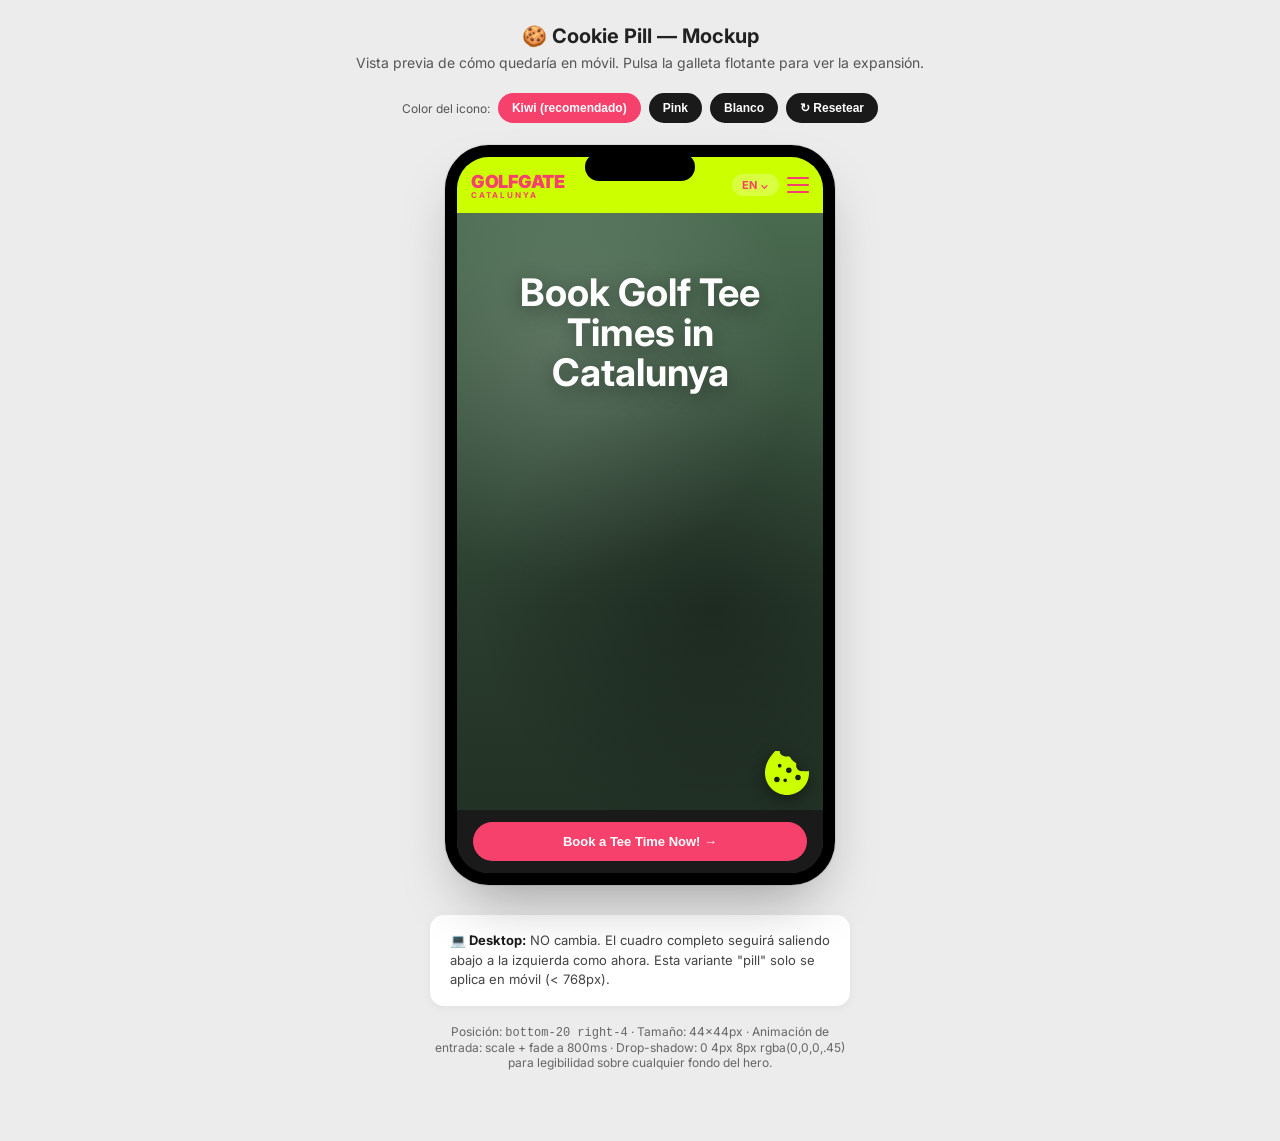
==== frontend/public/cookie-pill-mockup.html @ e51baede "auto-commit for d3062360-0f66-4cb1-9f1f-dde65b098a80" ====
<!doctype html>
<html lang="es">
  <head>
    <meta charset="utf-8" />
    <meta name="viewport" content="width=device-width, initial-scale=1, maximum-scale=1" />
    <title>Cookie Pill Mockup — GOLFGATE Catalunya</title>
    <link href="https://fonts.googleapis.com/css2?family=Inter:wght@400;600;700;900&display=swap" rel="stylesheet" />
    <style>
      :root {
        --kiwi: #CCFF00;
        --pink: #f6416c;
        --dark: #1a1a1a;
      }
      * { box-sizing: border-box; -webkit-font-smoothing: antialiased; }
      html, body { margin: 0; padding: 0; font-family: 'Inter', system-ui, sans-serif; background: #ECECEC; color: #222; }
      body { display: flex; flex-direction: column; align-items: center; min-height: 100vh; padding: 24px 12px 60px; }

      h1 { font-size: 20px; margin: 0 0 6px; }
      .lead { color: #555; font-size: 14px; margin: 0 0 22px; text-align: center; }
      .controls { display: flex; gap: 8px; flex-wrap: wrap; justify-content: center; margin-bottom: 22px; }
      .ctrl-btn { background: #1a1a1a; color: #fff; border: none; padding: 8px 14px; border-radius: 999px; font-size: 12px; font-weight: 600; cursor: pointer; transition: opacity .2s; }
      .ctrl-btn:hover { opacity: .85; }
      .ctrl-btn.active { background: var(--pink); }

      /* Phone frame */
      .phone {
        width: 390px;
        max-width: 100%;
        height: 740px;
        background: #000;
        border-radius: 44px;
        padding: 12px;
        box-shadow: 0 30px 60px -20px rgba(0,0,0,.35), 0 0 0 1px rgba(0,0,0,.08);
        position: relative;
      }
      .screen {
        width: 100%; height: 100%;
        border-radius: 32px;
        overflow: hidden;
        position: relative;
        background: #2c3a32;
      }
      .notch {
        position: absolute; top: 8px; left: 50%; transform: translateX(-50%);
        width: 110px; height: 28px; background: #000; border-radius: 999px; z-index: 50;
      }

      /* Fake navbar */
      .navbar {
        position: absolute; top: 0; left: 0; right: 0; height: 56px;
        background: var(--kiwi); display: flex; align-items: center; justify-content: space-between;
        padding: 0 14px; z-index: 30;
      }
      .logo { font-family: 'Inter', sans-serif; font-weight: 900; font-size: 18px; color: var(--pink); letter-spacing: -0.5px; }
      .logo small { display: block; font-size: 8px; font-weight: 700; letter-spacing: 2px; margin-top: -2px; }
      .lang { background: rgba(255,255,255,.25); border-radius: 999px; padding: 4px 10px; font-size: 11px; color: var(--pink); font-weight: 700; }
      .burger { width: 22px; height: 16px; display: flex; flex-direction: column; justify-content: space-between; }
      .burger span { display: block; height: 2px; background: var(--pink); border-radius: 2px; }

      /* Fake hero */
      .hero {
        position: absolute; top: 56px; left: 0; right: 0; bottom: 0;
        background: linear-gradient(180deg, #4a6b50 0%, #2a3d2e 60%, #1f2e22 100%);
        display: flex; align-items: flex-start; justify-content: center; padding: 60px 16px 0;
      }
      .hero::before {
        content: ''; position: absolute; inset: 0;
        background:
          radial-gradient(circle at 30% 20%, rgba(255,255,255,.15) 0%, transparent 40%),
          radial-gradient(circle at 70% 60%, rgba(0,0,0,.3) 0%, transparent 50%);
      }
      .hero-title { font-family: 'Inter', serif; font-weight: 700; color: white; font-size: 38px; line-height: 1.05; text-align: center; max-width: 280px; position: relative; z-index: 1; text-shadow: 0 4px 20px rgba(0,0,0,.4); }

      /* Sticky CTA */
      .sticky-cta {
        position: absolute; bottom: 0; left: 0; right: 0;
        background: rgba(26,26,26,.95); backdrop-filter: blur(12px);
        padding: 12px 16px; z-index: 40;
      }
      .sticky-btn {
        width: 100%; padding: 12px; border-radius: 999px;
        background: var(--pink); color: white; font-weight: 700; font-size: 13px;
        border: none; display: flex; align-items: center; justify-content: center; gap: 6px;
      }

      /* ========================
         COOKIE PILL (the magic)
         ======================== */
      .cookie-pill {
        position: absolute;
        bottom: 78px; right: 14px;
        z-index: 45;
        width: 44px; height: 44px;
        display: flex; align-items: center; justify-content: center;
        background: transparent; border: none; padding: 0; cursor: pointer;
        animation: pill-in .5s cubic-bezier(.34,1.56,.64,1) .8s both;
        filter: drop-shadow(0 4px 8px rgba(0,0,0,.45));
        transition: transform .15s ease;
      }
      .cookie-pill:hover { transform: scale(1.08); }
      .cookie-pill:active { transform: scale(.93); }
      .cookie-pill.kiwi svg { color: var(--kiwi); }
      .cookie-pill.pink svg { color: var(--pink); }
      .cookie-pill.white svg { color: #fff; }
      @keyframes pill-in {
        from { opacity: 0; transform: scale(.5) translateY(8px); }
        to { opacity: 1; transform: scale(1) translateY(0); }
      }

      /* Expanded cookie modal */
      .cookie-modal-overlay {
        position: absolute; inset: 0;
        background: rgba(0,0,0,.45);
        backdrop-filter: blur(2px);
        z-index: 60;
        display: flex; align-items: center; justify-content: center;
        opacity: 0; pointer-events: none;
        transition: opacity .25s ease;
        padding: 0 18px;
      }
      .cookie-modal-overlay.show { opacity: 1; pointer-events: auto; }

      .cookie-box {
        width: 260px; max-width: 100%;
        background: rgba(0,0,0,.5); backdrop-filter: blur(12px);
        border-radius: 18px; border: 1px solid rgba(255,255,255,.15);
        padding: 22px 20px; text-align: center; color: white;
        box-shadow: 0 25px 50px -12px rgba(0,0,0,.45);
        position: relative;
        transform: scale(.96); transition: transform .25s ease;
      }
      .cookie-modal-overlay.show .cookie-box { transform: scale(1); }
      .cookie-box-icon { width: 32px; height: 32px; margin: 0 auto 12px; color: #fff; }
      .cookie-box p { font-size: 13px; color: rgba(255,255,255,.9); line-height: 1.45; margin: 0 0 6px; }
      .cookie-box a { font-size: 11px; color: rgba(255,255,255,.55); text-decoration: underline; }
      .cookie-box .accept {
        width: 100%; margin-top: 16px; padding: 10px;
        border: 1px solid rgba(255,255,255,.4); background: transparent; color: white;
        font-weight: 600; font-size: 13px; border-radius: 10px; cursor: pointer;
      }
      .cookie-box .accept:hover { background: rgba(255,255,255,.12); }
      .cookie-box .prefs {
        width: 100%; margin-top: 6px; padding: 6px;
        background: transparent; border: none; color: rgba(255,255,255,.55);
        font-size: 12px; cursor: pointer;
      }
      .cookie-close {
        position: absolute; top: 8px; right: 10px;
        background: none; border: none; color: rgba(255,255,255,.6);
        font-size: 20px; cursor: pointer; line-height: 1; padding: 4px;
      }

      .footnote { color: #666; font-size: 12px; margin-top: 18px; text-align: center; max-width: 420px; }

      /* Desktop preview (siempre cuadro completo, no cambia) */
      .desktop-note {
        margin-top: 30px; padding: 16px 20px; background: white; border-radius: 14px;
        max-width: 420px; font-size: 13px; color: #444; line-height: 1.5;
        box-shadow: 0 2px 10px rgba(0,0,0,.05);
      }
      .desktop-note strong { color: #1a1a1a; }
    </style>
  </head>
  <body>
    <h1>🍪 Cookie Pill — Mockup</h1>
    <p class="lead">Vista previa de cómo quedaría en móvil. Pulsa la galleta flotante para ver la expansión.</p>

    <div class="controls">
      <span style="font-size:12px;color:#555;align-self:center;">Color del icono:</span>
      <button class="ctrl-btn active" data-color="kiwi">Kiwi (recomendado)</button>
      <button class="ctrl-btn" data-color="pink">Pink</button>
      <button class="ctrl-btn" data-color="white">Blanco</button>
      <button class="ctrl-btn" data-action="reset">↻ Resetear</button>
    </div>

    <div class="phone">
      <div class="notch"></div>
      <div class="screen">
        <div class="navbar">
          <div class="logo">GOLFGATE<small>CATALUNYA</small></div>
          <div style="display:flex;gap:8px;align-items:center;">
            <span class="lang">EN ⌄</span>
            <div class="burger"><span></span><span></span><span></span></div>
          </div>
        </div>
        <div class="hero">
          <div class="hero-title">Book Golf Tee Times in Catalunya</div>
        </div>

        <!-- THE COOKIE PILL -->
        <button class="cookie-pill kiwi" id="pill" aria-label="Cookie consent">
          <svg xmlns="http://www.w3.org/2000/svg" width="44" height="44" viewBox="0 0 24 24" fill="currentColor">
            <path d="M21.598 11.064a1.006 1.006 0 0 0-.854-.172A2.938 2.938 0 0 1 20 11c-1.654 0-3-1.346-3.003-2.937.01-.434.06-.668.06-.668a.984.984 0 0 0-.057-.589 1.014 1.014 0 0 0-.581-.587 4.992 4.992 0 0 1-2.624-2.624.987.987 0 0 0-.583-.586 1.043 1.043 0 0 0-.583-.06 3.83 3.83 0 0 1-.66.061C9.341 3.01 8 1.665 8 0a.999.999 0 0 0-1.685-.726C2.561 2.751 0 7.18 0 12c0 6.617 5.383 12 12 12s12-5.383 12-12c0-.247-.013-.493-.026-.738-.018-.343-.224-.652-.376-.198z M6.5 17a1.5 1.5 0 1 1 0-3 1.5 1.5 0 0 1 0 3zM8 9a1 1 0 1 1 0-2 1 1 0 0 1 0 2zm3 8a1 1 0 1 1 0-2 1 1 0 0 1 0 2zm2-5a1.5 1.5 0 1 1 0-3 1.5 1.5 0 0 1 0 3zm5 4a1.5 1.5 0 1 1 0-3 1.5 1.5 0 0 1 0 3z"/>
          </svg>
        </button>

        <div class="sticky-cta">
          <button class="sticky-btn">Book a Tee Time Now! →</button>
        </div>

        <!-- Expanded modal -->
        <div class="cookie-modal-overlay" id="modal">
          <div class="cookie-box">
            <button class="cookie-close" id="close">×</button>
            <svg class="cookie-box-icon" xmlns="http://www.w3.org/2000/svg" viewBox="0 0 24 24" fill="none" stroke="currentColor" stroke-width="1.5" stroke-linecap="round" stroke-linejoin="round">
              <path d="M12 2a10 10 0 1 0 10 10 4 4 0 0 1-5-5 4 4 0 0 1-5-5"/>
              <path d="M8.5 8.5v.01"/><path d="M16 15.5v.01"/><path d="M12 12v.01"/><path d="M11 17v.01"/><path d="M7 14v.01"/>
            </svg>
            <p>This website uses cookies to ensure you get the best experience.</p>
            <a href="#">Learn more</a>
            <button class="accept" id="acceptBtn">Accept</button>
            <button class="prefs">Preferences</button>
          </div>
        </div>
      </div>
    </div>

    <div class="desktop-note">
      <strong>💻 Desktop:</strong> NO cambia. El cuadro completo seguirá saliendo abajo a la izquierda como ahora. Esta variante "pill" solo se aplica en móvil (&lt; 768px).
    </div>

    <p class="footnote">
      Posición: <code>bottom-20 right-4</code> · Tamaño: 44×44px · Animación de entrada: scale + fade a 800ms · Drop-shadow: 0 4px 8px rgba(0,0,0,.45) para legibilidad sobre cualquier fondo del hero.
    </p>

    <script>
      const pill = document.getElementById('pill');
      const modal = document.getElementById('modal');
      const closeBtn = document.getElementById('close');
      const acceptBtn = document.getElementById('acceptBtn');

      pill.addEventListener('click', () => {
        modal.classList.add('show');
      });
      closeBtn.addEventListener('click', () => modal.classList.remove('show'));
      modal.addEventListener('click', (e) => {
        if (e.target === modal) modal.classList.remove('show');
      });
      acceptBtn.addEventListener('click', () => {
        modal.classList.remove('show');
        pill.style.display = 'none';
      });

      // Color switcher
      document.querySelectorAll('.ctrl-btn[data-color]').forEach(btn => {
        btn.addEventListener('click', () => {
          document.querySelectorAll('.ctrl-btn[data-color]').forEach(b => b.classList.remove('active'));
          btn.classList.add('active');
          pill.className = 'cookie-pill ' + btn.dataset.color;
        });
      });
      document.querySelector('.ctrl-btn[data-action="reset"]').addEventListener('click', () => {
        pill.style.display = 'flex';
        modal.classList.remove('show');
      });
    </script>
  </body>
</html>
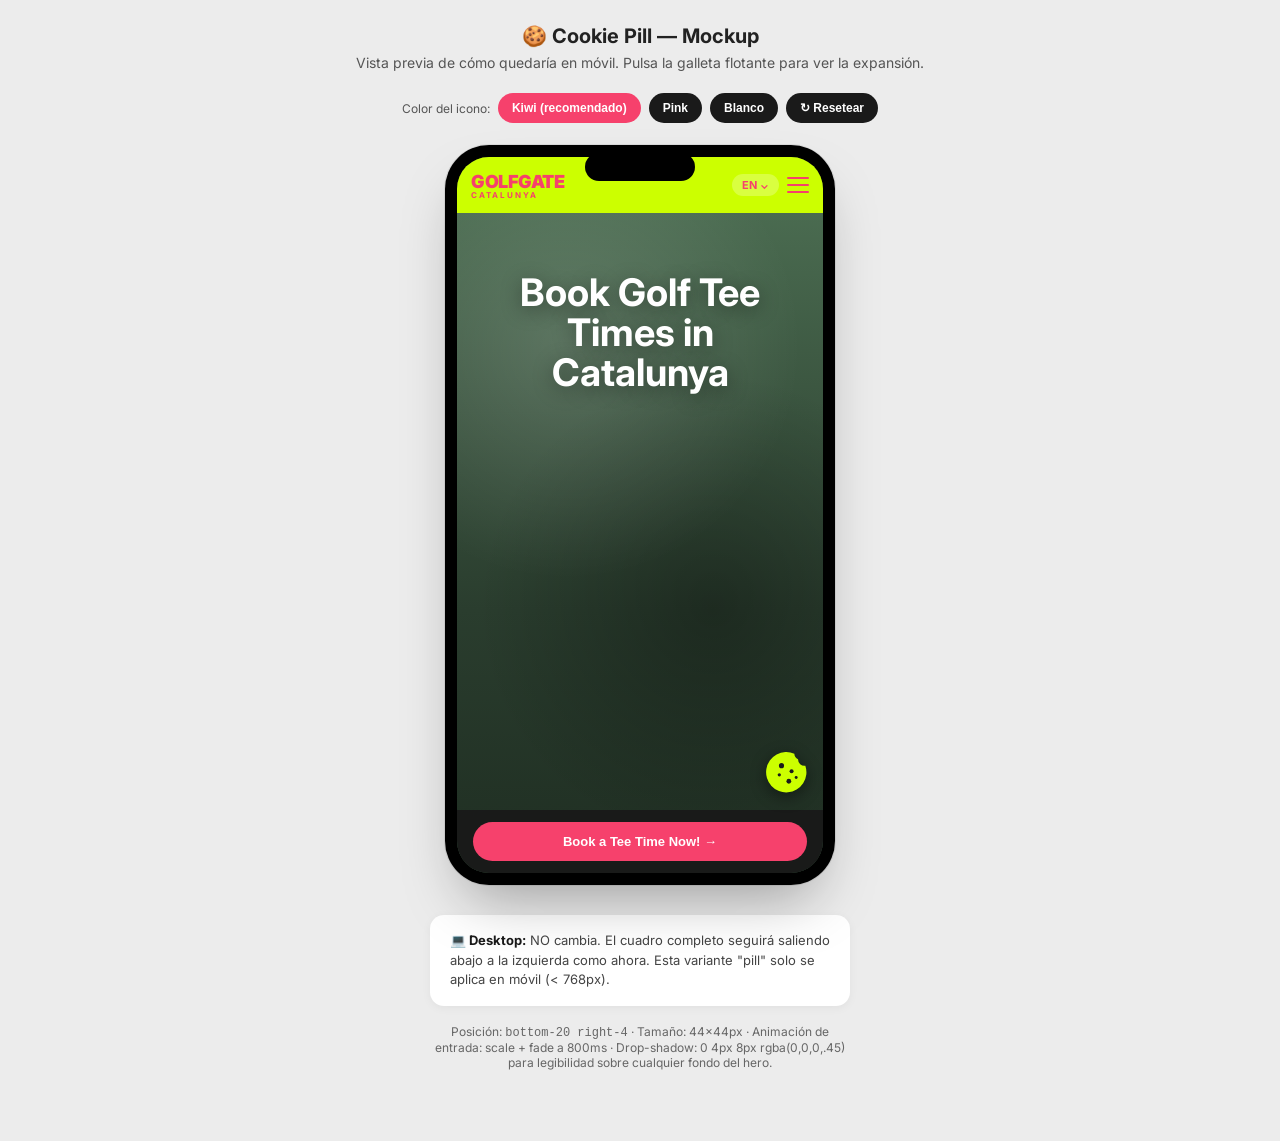
==== commit f7c2a97e: "auto-commit for 8ab4a6cc-8d4d-4fe3-b209-00ff54c9797a" ====
--- a/frontend/public/cookie-pill-mockup.html
+++ b/frontend/public/cookie-pill-mockup.html
@@ -189,8 +189,15 @@
 
         <!-- THE COOKIE PILL -->
         <button class="cookie-pill kiwi" id="pill" aria-label="Cookie consent">
-          <svg xmlns="http://www.w3.org/2000/svg" width="44" height="44" viewBox="0 0 24 24" fill="currentColor">
-            <path d="M21.598 11.064a1.006 1.006 0 0 0-.854-.172A2.938 2.938 0 0 1 20 11c-1.654 0-3-1.346-3.003-2.937.01-.434.06-.668.06-.668a.984.984 0 0 0-.057-.589 1.014 1.014 0 0 0-.581-.587 4.992 4.992 0 0 1-2.624-2.624.987.987 0 0 0-.583-.586 1.043 1.043 0 0 0-.583-.06 3.83 3.83 0 0 1-.66.061C9.341 3.01 8 1.665 8 0a.999.999 0 0 0-1.685-.726C2.561 2.751 0 7.18 0 12c0 6.617 5.383 12 12 12s12-5.383 12-12c0-.247-.013-.493-.026-.738-.018-.343-.224-.652-.376-.198z M6.5 17a1.5 1.5 0 1 1 0-3 1.5 1.5 0 0 1 0 3zM8 9a1 1 0 1 1 0-2 1 1 0 0 1 0 2zm3 8a1 1 0 1 1 0-2 1 1 0 0 1 0 2zm2-5a1.5 1.5 0 1 1 0-3 1.5 1.5 0 0 1 0 3zm5 4a1.5 1.5 0 1 1 0-3 1.5 1.5 0 0 1 0 3z"/>
+          <svg xmlns="http://www.w3.org/2000/svg" width="44" height="44" viewBox="0 0 24 24" fill="none">
+            <!-- Galleta con mordida (esquina superior derecha) -->
+            <path d="M18 4.5 A 3.5 3.5 0 0 0 22 8 A 11 11 0 1 1 16 1.5 A 3.5 3.5 0 0 0 18 4.5 Z" fill="currentColor"/>
+            <!-- Chips de chocolate (negros sobre la galleta) -->
+            <circle cx="9" cy="8" r="1.4" fill="#1a1a1a"/>
+            <circle cx="14.5" cy="11" r="1.1" fill="#1a1a1a"/>
+            <circle cx="7.8" cy="13" r="0.9" fill="#1a1a1a"/>
+            <circle cx="13" cy="16.5" r="1.3" fill="#1a1a1a"/>
+            <circle cx="17" cy="14.5" r="0.8" fill="#1a1a1a"/>
           </svg>
         </button>
 
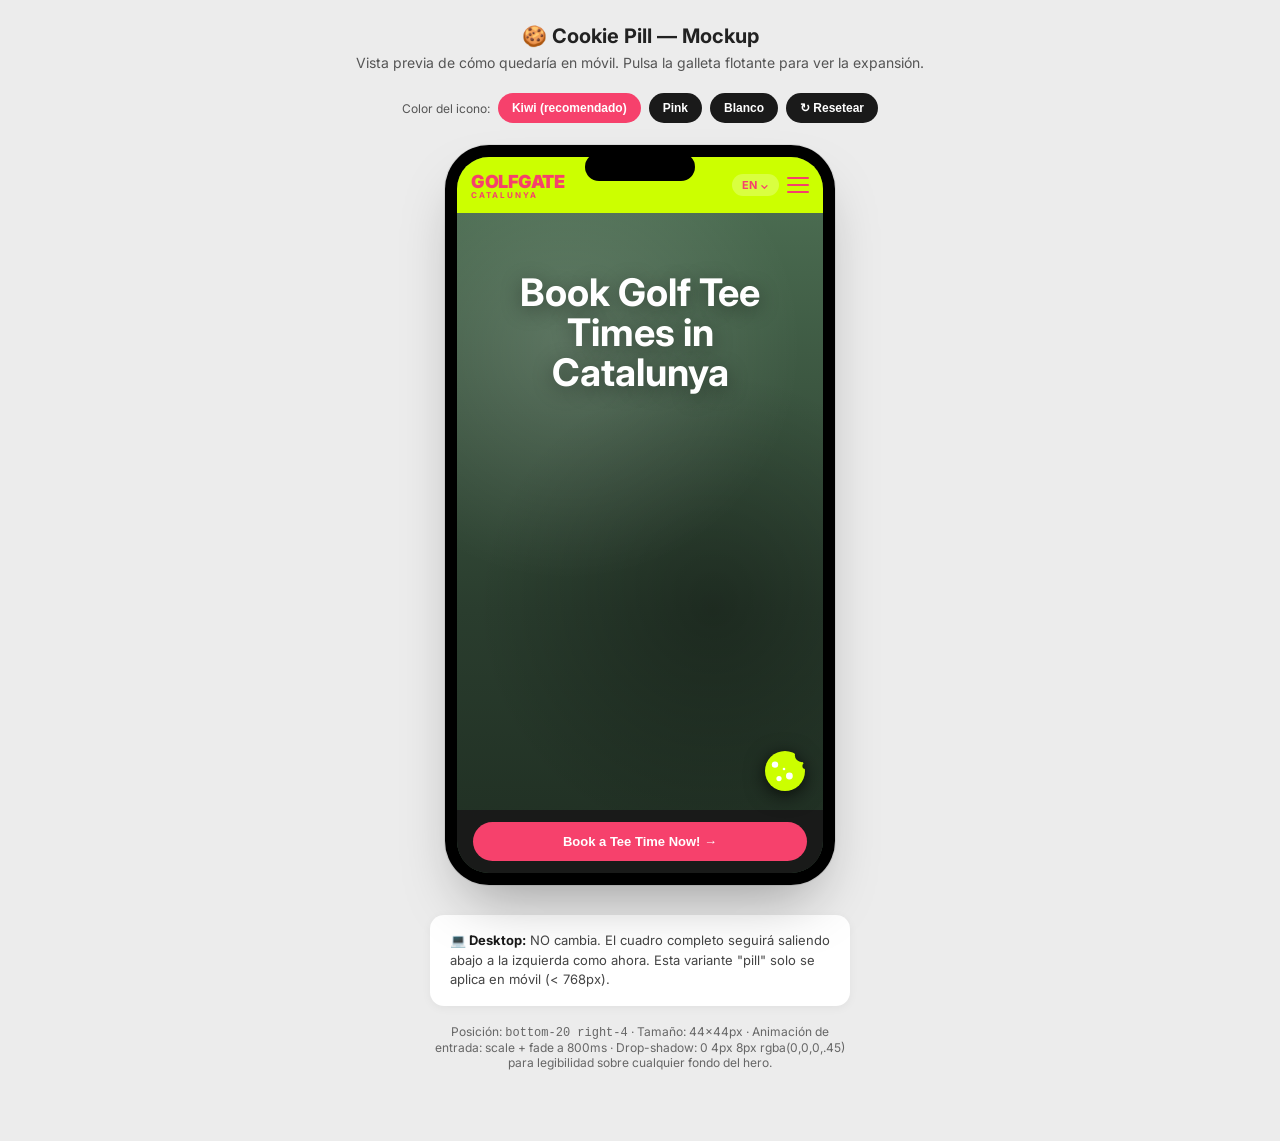
==== commit 7095d85b: "auto-commit for 8f6a5c26-a850-4744-a761-e137e9cded14" ====
--- a/frontend/public/cookie-pill-mockup.html
+++ b/frontend/public/cookie-pill-mockup.html
@@ -90,11 +90,11 @@
         position: absolute;
         bottom: 78px; right: 14px;
         z-index: 45;
-        width: 44px; height: 44px;
+        width: 48px; height: 48px;
         display: flex; align-items: center; justify-content: center;
         background: transparent; border: none; padding: 0; cursor: pointer;
         animation: pill-in .5s cubic-bezier(.34,1.56,.64,1) .8s both;
-        filter: drop-shadow(0 4px 8px rgba(0,0,0,.45));
+        filter: drop-shadow(0 4px 10px rgba(0,0,0,.5)) drop-shadow(0 2px 4px rgba(0,0,0,.3));
         transition: transform .15s ease;
       }
       .cookie-pill:hover { transform: scale(1.08); }
@@ -189,15 +189,25 @@
 
         <!-- THE COOKIE PILL -->
         <button class="cookie-pill kiwi" id="pill" aria-label="Cookie consent">
-          <svg xmlns="http://www.w3.org/2000/svg" width="44" height="44" viewBox="0 0 24 24" fill="none">
-            <!-- Galleta con mordida (esquina superior derecha) -->
-            <path d="M18 4.5 A 3.5 3.5 0 0 0 22 8 A 11 11 0 1 1 16 1.5 A 3.5 3.5 0 0 0 18 4.5 Z" fill="currentColor"/>
-            <!-- Chips de chocolate (negros sobre la galleta) -->
-            <circle cx="9" cy="8" r="1.4" fill="#1a1a1a"/>
-            <circle cx="14.5" cy="11" r="1.1" fill="#1a1a1a"/>
-            <circle cx="7.8" cy="13" r="0.9" fill="#1a1a1a"/>
-            <circle cx="13" cy="16.5" r="1.3" fill="#1a1a1a"/>
-            <circle cx="17" cy="14.5" r="0.8" fill="#1a1a1a"/>
+          <svg xmlns="http://www.w3.org/2000/svg" width="48" height="48" viewBox="0 0 24 24" fill="none">
+            <defs>
+              <mask id="cookieBite">
+                <rect width="24" height="24" fill="white"/>
+                <!-- Mordida principal en esquina superior derecha -->
+                <circle cx="20.5" cy="4" r="3.6" fill="black"/>
+                <!-- Diente / mordisquito superior -->
+                <circle cx="17.8" cy="2.2" r="1.3" fill="black"/>
+                <!-- Mordisco secundario lateral -->
+                <circle cx="22.2" cy="9.5" r="1.5" fill="black"/>
+              </mask>
+            </defs>
+            <!-- Cuerpo de la galleta con la mordida aplicada -->
+            <circle cx="12" cy="12" r="10" fill="currentColor" mask="url(#cookieBite)"/>
+            <!-- Chips blancos como tu imagen -->
+            <circle cx="7" cy="8.8" r="1.6" fill="white"/>
+            <circle cx="14.2" cy="14.5" r="1.7" fill="white"/>
+            <circle cx="9" cy="15.8" r="1.3" fill="white"/>
+            <circle cx="11.5" cy="11" r="0.65" fill="white"/>
           </svg>
         </button>
 
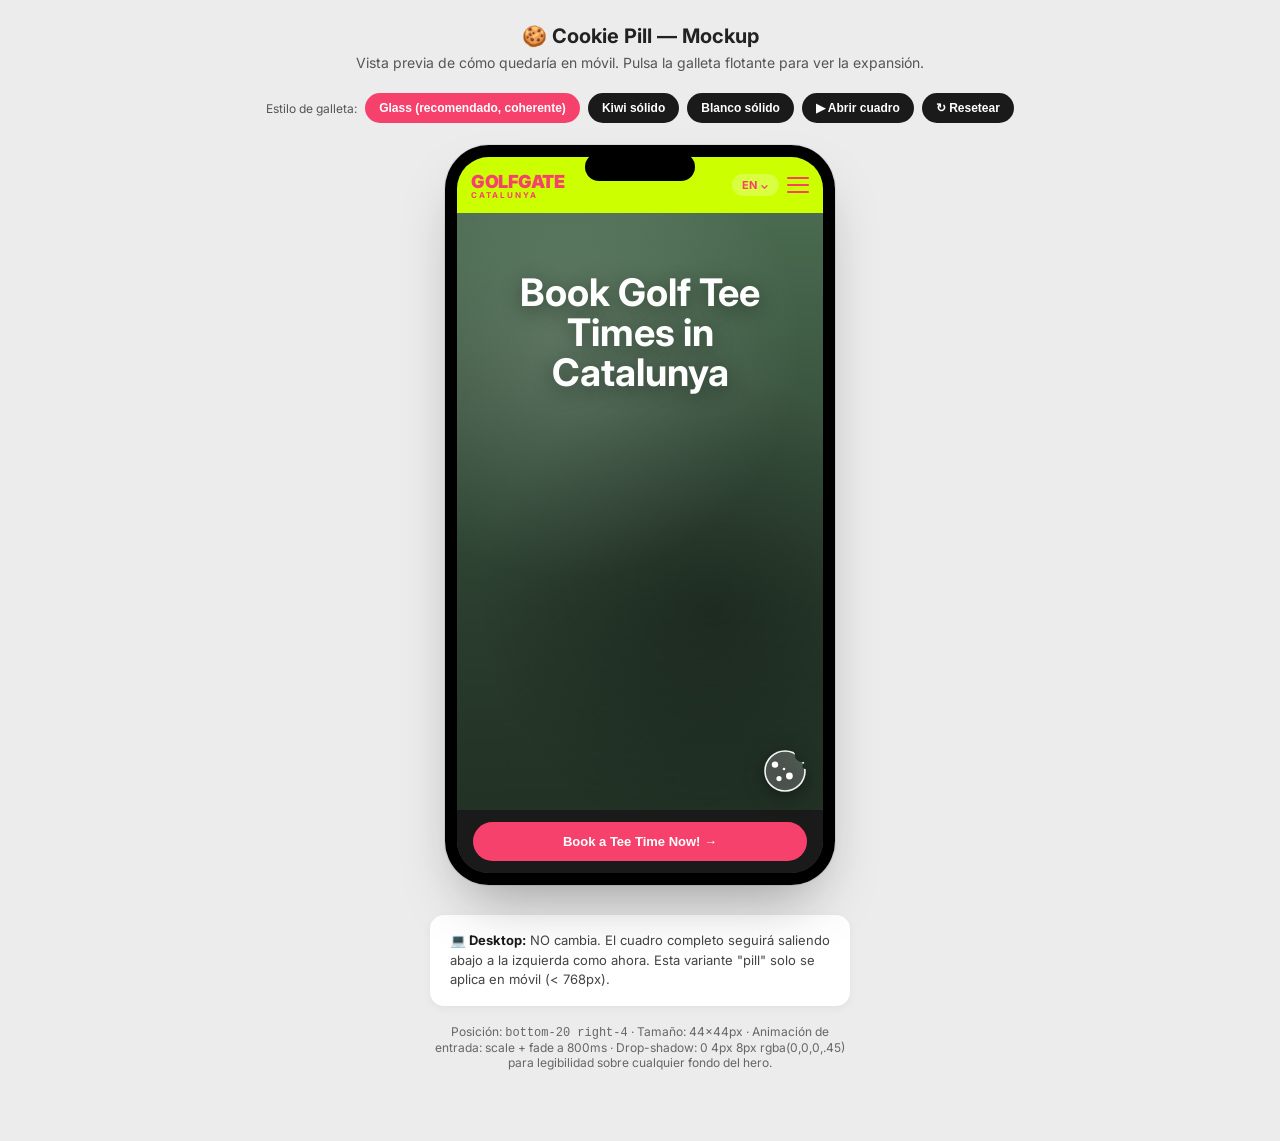
==== commit 26f5d9ec: "auto-commit for 225a07fc-b56c-4fc0-ad72-582c61105202" ====
--- a/frontend/public/cookie-pill-mockup.html
+++ b/frontend/public/cookie-pill-mockup.html
@@ -94,14 +94,20 @@
         display: flex; align-items: center; justify-content: center;
         background: transparent; border: none; padding: 0; cursor: pointer;
         animation: pill-in .5s cubic-bezier(.34,1.56,.64,1) .8s both;
-        filter: drop-shadow(0 4px 10px rgba(0,0,0,.5)) drop-shadow(0 2px 4px rgba(0,0,0,.3));
+        filter: drop-shadow(0 4px 10px rgba(0,0,0,.55)) drop-shadow(0 2px 4px rgba(0,0,0,.4));
         transition: transform .15s ease;
       }
       .cookie-pill:hover { transform: scale(1.08); }
       .cookie-pill:active { transform: scale(.93); }
-      .cookie-pill.kiwi svg { color: var(--kiwi); }
-      .cookie-pill.pink svg { color: var(--pink); }
-      .cookie-pill.white svg { color: #fff; }
+      /* Glass style (recommended) - matches the expanded modal */
+      .cookie-pill.glass svg .cookie-body { fill: rgba(255,255,255,0.22); stroke: rgba(255,255,255,0.95); stroke-width: 0.8; }
+      .cookie-pill.glass svg .chip { fill: white; }
+      /* Solid kiwi style (alternative) */
+      .cookie-pill.kiwi svg .cookie-body { fill: #CCFF00; stroke: none; }
+      .cookie-pill.kiwi svg .chip { fill: #1a1a1a; }
+      /* White solid style (alternative) */
+      .cookie-pill.white svg .cookie-body { fill: white; stroke: none; }
+      .cookie-pill.white svg .chip { fill: #1a1a1a; }
       @keyframes pill-in {
         from { opacity: 0; transform: scale(.5) translateY(8px); }
         to { opacity: 1; transform: scale(1) translateY(0); }
@@ -166,10 +172,11 @@
     <p class="lead">Vista previa de cómo quedaría en móvil. Pulsa la galleta flotante para ver la expansión.</p>
 
     <div class="controls">
-      <span style="font-size:12px;color:#555;align-self:center;">Color del icono:</span>
-      <button class="ctrl-btn active" data-color="kiwi">Kiwi (recomendado)</button>
-      <button class="ctrl-btn" data-color="pink">Pink</button>
-      <button class="ctrl-btn" data-color="white">Blanco</button>
+      <span style="font-size:12px;color:#555;align-self:center;">Estilo de galleta:</span>
+      <button class="ctrl-btn active" data-color="glass">Glass (recomendado, coherente)</button>
+      <button class="ctrl-btn" data-color="kiwi">Kiwi sólido</button>
+      <button class="ctrl-btn" data-color="white">Blanco sólido</button>
+      <button class="ctrl-btn" data-action="open">▶ Abrir cuadro</button>
       <button class="ctrl-btn" data-action="reset">↻ Resetear</button>
     </div>
 
@@ -188,26 +195,21 @@
         </div>
 
         <!-- THE COOKIE PILL -->
-        <button class="cookie-pill kiwi" id="pill" aria-label="Cookie consent">
+        <button class="cookie-pill glass" id="pill" aria-label="Cookie consent">
           <svg xmlns="http://www.w3.org/2000/svg" width="48" height="48" viewBox="0 0 24 24" fill="none">
             <defs>
               <mask id="cookieBite">
                 <rect width="24" height="24" fill="white"/>
-                <!-- Mordida principal en esquina superior derecha -->
                 <circle cx="20.5" cy="4" r="3.6" fill="black"/>
-                <!-- Diente / mordisquito superior -->
                 <circle cx="17.8" cy="2.2" r="1.3" fill="black"/>
-                <!-- Mordisco secundario lateral -->
                 <circle cx="22.2" cy="9.5" r="1.5" fill="black"/>
               </mask>
             </defs>
-            <!-- Cuerpo de la galleta con la mordida aplicada -->
-            <circle cx="12" cy="12" r="10" fill="currentColor" mask="url(#cookieBite)"/>
-            <!-- Chips blancos como tu imagen -->
-            <circle cx="7" cy="8.8" r="1.6" fill="white"/>
-            <circle cx="14.2" cy="14.5" r="1.7" fill="white"/>
-            <circle cx="9" cy="15.8" r="1.3" fill="white"/>
-            <circle cx="11.5" cy="11" r="0.65" fill="white"/>
+            <circle class="cookie-body" cx="12" cy="12" r="10" mask="url(#cookieBite)"/>
+            <circle class="chip" cx="7" cy="8.8" r="1.6"/>
+            <circle class="chip" cx="14.2" cy="14.5" r="1.7"/>
+            <circle class="chip" cx="9" cy="15.8" r="1.3"/>
+            <circle class="chip" cx="11.5" cy="11" r="0.65"/>
           </svg>
         </button>
 
@@ -266,6 +268,9 @@
           pill.className = 'cookie-pill ' + btn.dataset.color;
         });
       });
+      document.querySelector('.ctrl-btn[data-action="open"]').addEventListener('click', () => {
+        modal.classList.add('show');
+      });
       document.querySelector('.ctrl-btn[data-action="reset"]').addEventListener('click', () => {
         pill.style.display = 'flex';
         modal.classList.remove('show');
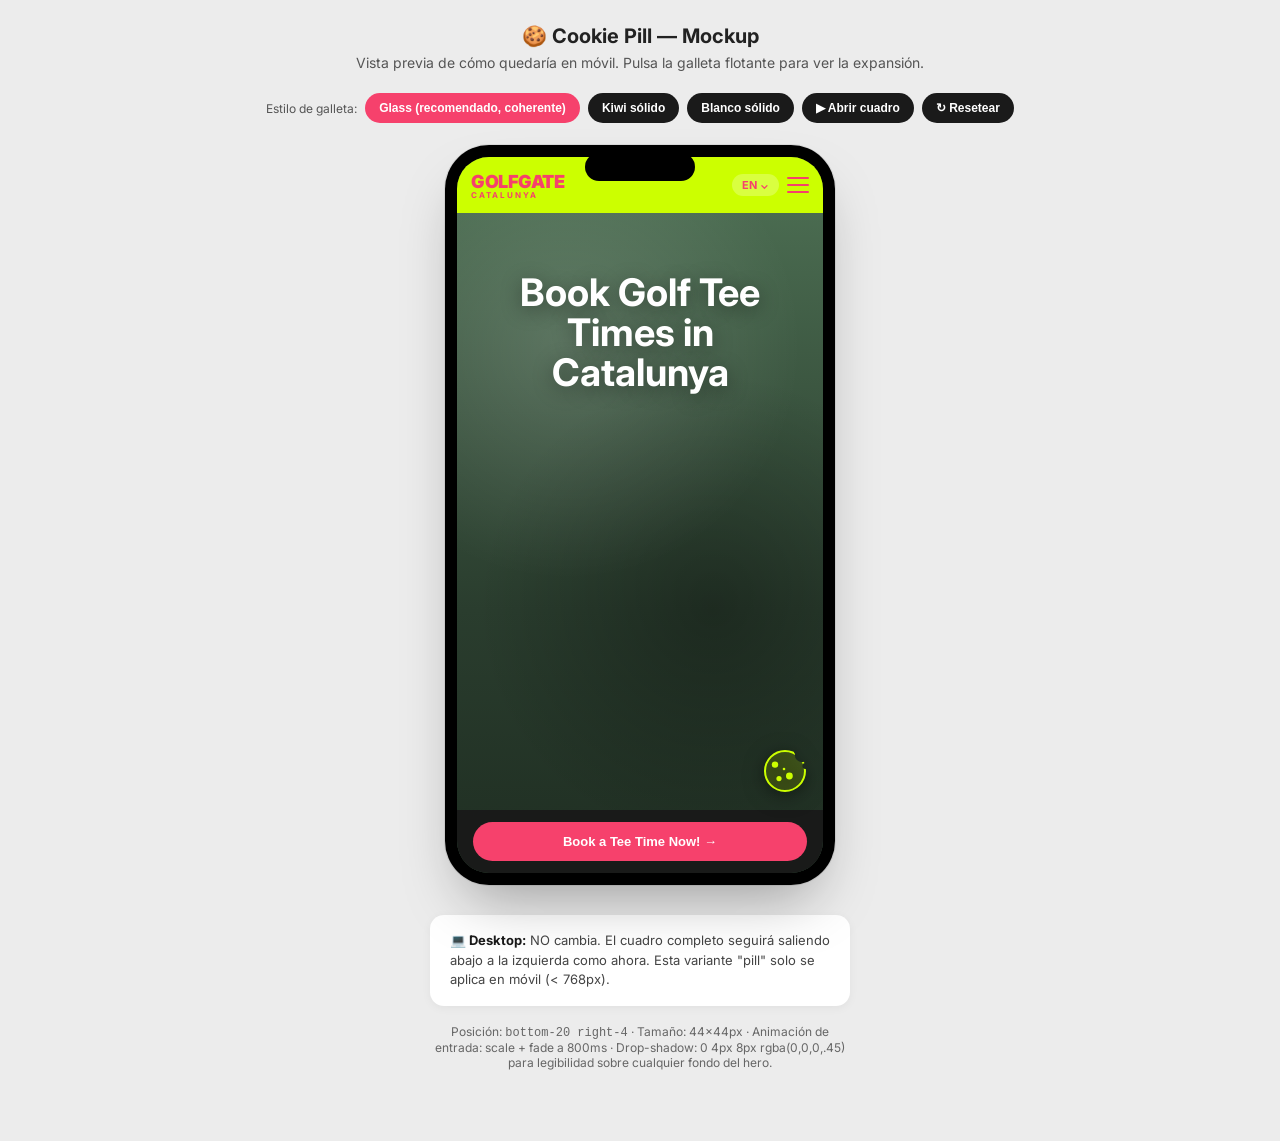
==== commit 1edc74af: "auto-commit for 066d6019-7efe-40d7-8853-7435c626d001" ====
--- a/frontend/public/cookie-pill-mockup.html
+++ b/frontend/public/cookie-pill-mockup.html
@@ -99,9 +99,9 @@
       }
       .cookie-pill:hover { transform: scale(1.08); }
       .cookie-pill:active { transform: scale(.93); }
-      /* Glass style (recommended) - matches the expanded modal */
-      .cookie-pill.glass svg .cookie-body { fill: rgba(255,255,255,0.22); stroke: rgba(255,255,255,0.95); stroke-width: 0.8; }
-      .cookie-pill.glass svg .chip { fill: white; }
+      /* Glass kiwi style (recommended) - matches the expanded modal */
+      .cookie-pill.glass svg .cookie-body { fill: rgba(204,255,0,0.18); stroke: #CCFF00; stroke-width: 1; }
+      .cookie-pill.glass svg .chip { fill: #CCFF00; }
       /* Solid kiwi style (alternative) */
       .cookie-pill.kiwi svg .cookie-body { fill: #CCFF00; stroke: none; }
       .cookie-pill.kiwi svg .chip { fill: #1a1a1a; }
@@ -128,31 +128,33 @@
 
       .cookie-box {
         width: 260px; max-width: 100%;
-        background: rgba(0,0,0,.5); backdrop-filter: blur(12px);
-        border-radius: 18px; border: 1px solid rgba(255,255,255,.15);
-        padding: 22px 20px; text-align: center; color: white;
+        background: linear-gradient(180deg, rgba(40,40,40,0.78) 0%, rgba(80,40,55,0.78) 60%, rgba(246,65,108,0.55) 100%);
+        backdrop-filter: blur(12px);
+        border-radius: 18px; border: 1px solid rgba(204,255,0,0.35);
+        padding: 22px 20px; text-align: center; color: #CCFF00;
         box-shadow: 0 25px 50px -12px rgba(0,0,0,.45);
         position: relative;
         transform: scale(.96); transition: transform .25s ease;
       }
       .cookie-modal-overlay.show .cookie-box { transform: scale(1); }
-      .cookie-box-icon { width: 32px; height: 32px; margin: 0 auto 12px; color: #fff; }
-      .cookie-box p { font-size: 13px; color: rgba(255,255,255,.9); line-height: 1.45; margin: 0 0 6px; }
-      .cookie-box a { font-size: 11px; color: rgba(255,255,255,.55); text-decoration: underline; }
+      .cookie-box-icon { width: 32px; height: 32px; margin: 0 auto 12px; color: #CCFF00; }
+      .cookie-box p { font-size: 13px; color: #CCFF00; line-height: 1.45; margin: 0 0 6px; font-weight: 500; }
+      .cookie-box a { font-size: 11px; color: rgba(204,255,0,0.75); text-decoration: underline; }
       .cookie-box .accept {
         width: 100%; margin-top: 16px; padding: 10px;
-        border: 1px solid rgba(255,255,255,.4); background: transparent; color: white;
-        font-weight: 600; font-size: 13px; border-radius: 10px; cursor: pointer;
-      }
-      .cookie-box .accept:hover { background: rgba(255,255,255,.12); }
+        border: 1px solid rgba(204,255,0,0.55); background: transparent; color: #CCFF00;
+        font-weight: 700; font-size: 13px; border-radius: 10px; cursor: pointer;
+        transition: background .15s;
+      }
+      .cookie-box .accept:hover { background: rgba(204,255,0,0.12); }
       .cookie-box .prefs {
         width: 100%; margin-top: 6px; padding: 6px;
-        background: transparent; border: none; color: rgba(255,255,255,.55);
+        background: transparent; border: none; color: rgba(204,255,0,0.65);
         font-size: 12px; cursor: pointer;
       }
       .cookie-close {
         position: absolute; top: 8px; right: 10px;
-        background: none; border: none; color: rgba(255,255,255,.6);
+        background: none; border: none; color: rgba(204,255,0,0.7);
         font-size: 20px; cursor: pointer; line-height: 1; padding: 4px;
       }
 
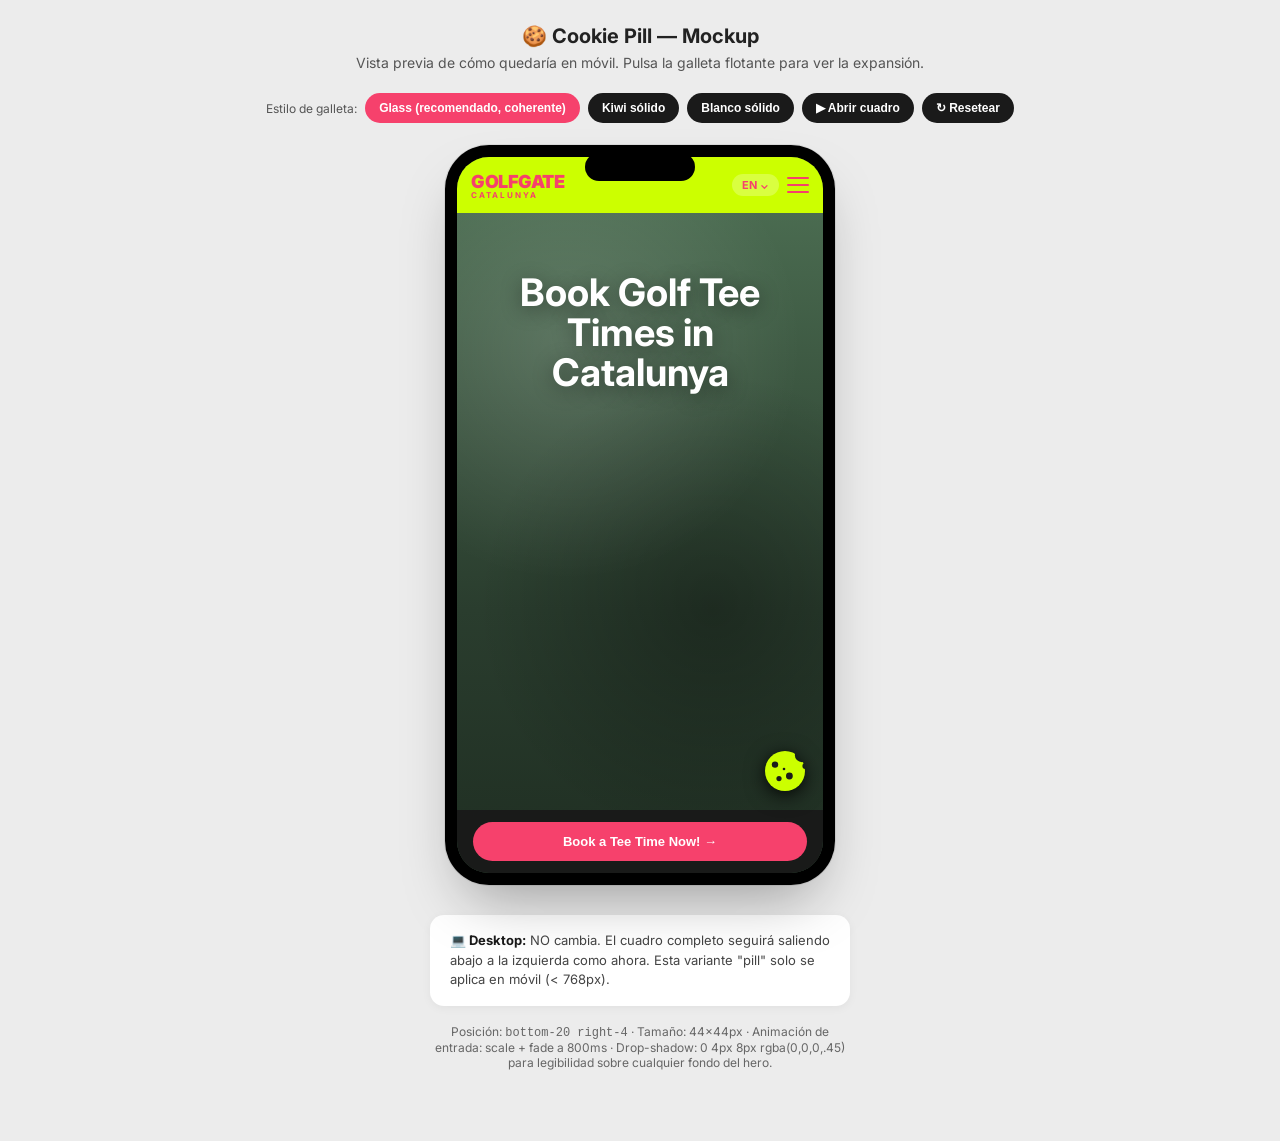
==== commit 75de8eef: "auto-commit for 23e426a9-f585-442a-87e3-346b9a928f3b" ====
--- a/frontend/public/cookie-pill-mockup.html
+++ b/frontend/public/cookie-pill-mockup.html
@@ -197,7 +197,7 @@
         </div>
 
         <!-- THE COOKIE PILL -->
-        <button class="cookie-pill glass" id="pill" aria-label="Cookie consent">
+        <button class="cookie-pill kiwi" id="pill" aria-label="Cookie consent">
           <svg xmlns="http://www.w3.org/2000/svg" width="48" height="48" viewBox="0 0 24 24" fill="none">
             <defs>
               <mask id="cookieBite">
@@ -223,9 +223,20 @@
         <div class="cookie-modal-overlay" id="modal">
           <div class="cookie-box">
             <button class="cookie-close" id="close">×</button>
-            <svg class="cookie-box-icon" xmlns="http://www.w3.org/2000/svg" viewBox="0 0 24 24" fill="none" stroke="currentColor" stroke-width="1.5" stroke-linecap="round" stroke-linejoin="round">
-              <path d="M12 2a10 10 0 1 0 10 10 4 4 0 0 1-5-5 4 4 0 0 1-5-5"/>
-              <path d="M8.5 8.5v.01"/><path d="M16 15.5v.01"/><path d="M12 12v.01"/><path d="M11 17v.01"/><path d="M7 14v.01"/>
+            <svg class="cookie-box-icon" xmlns="http://www.w3.org/2000/svg" width="36" height="36" viewBox="0 0 24 24" fill="none">
+              <defs>
+                <mask id="cookieBiteBox">
+                  <rect width="24" height="24" fill="white"/>
+                  <circle cx="20.5" cy="4" r="3.6" fill="black"/>
+                  <circle cx="17.8" cy="2.2" r="1.3" fill="black"/>
+                  <circle cx="22.2" cy="9.5" r="1.5" fill="black"/>
+                </mask>
+              </defs>
+              <circle cx="12" cy="12" r="10" fill="#CCFF00" mask="url(#cookieBiteBox)"/>
+              <circle cx="7" cy="8.8" r="1.6" fill="#1a1a1a"/>
+              <circle cx="14.2" cy="14.5" r="1.7" fill="#1a1a1a"/>
+              <circle cx="9" cy="15.8" r="1.3" fill="#1a1a1a"/>
+              <circle cx="11.5" cy="11" r="0.65" fill="#1a1a1a"/>
             </svg>
             <p>This website uses cookies to ensure you get the best experience.</p>
             <a href="#">Learn more</a>
